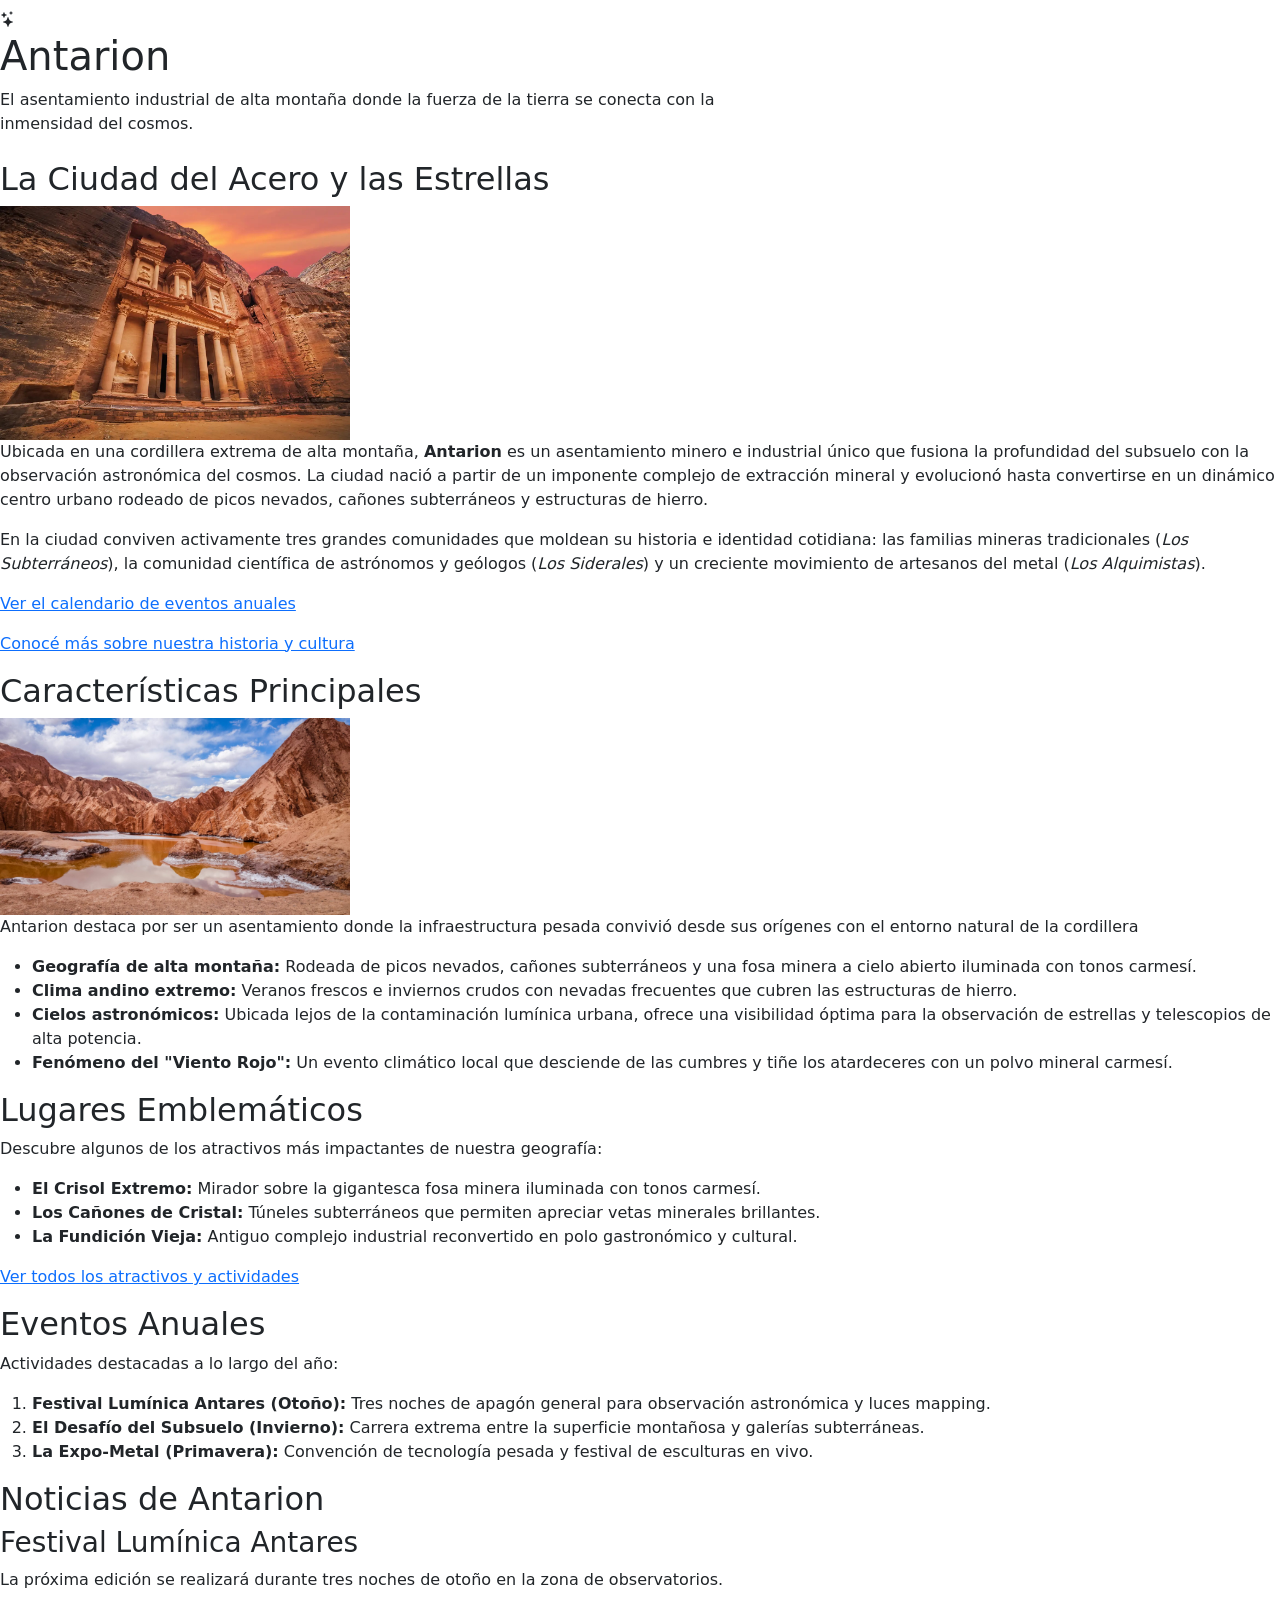
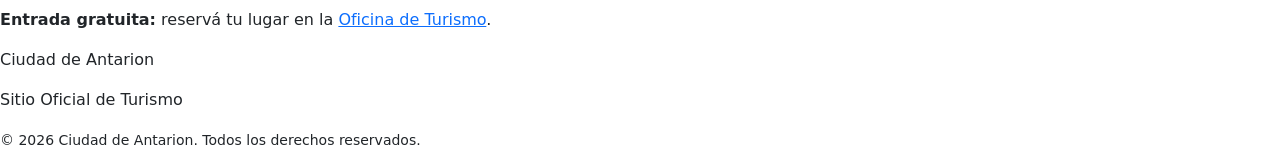
==== index.html @ 7a1305a5 "Feat: Agregado de Menu Hamburguesa, ajuste de imagenes en ciudad, y agregado de lista desplegable en" ====
<!DOCTYPE html>
<html lang="es">
<head>
    <meta charset="UTF-8">
    <meta name="viewport" content="width=device-width, initial-scale=1.0">
    <title>Antarion</title>

    <!-----------------------------Tipografia - Montserrat -------------------------------------->
    <link rel="preconnect" href="https://fonts.googleapis.com">
    <link rel="preconnect" href="https://fonts.gstatic.com" crossorigin>
    <link href="https://fonts.googleapis.com/css2?family=Montserrat:ital,wght@0,100..900;1,100..900&display=swap" rel="stylesheet">
    
    <link href="https://cdn.jsdelivr.net/npm/bootstrap@5.3.3/dist/css/bootstrap.min.css" rel="stylesheet" integrity="sha384-QWTKZyjpPEjISv5WaRU9OFeRpok6YctnYmDr5pNlyT2bRjXh0JMhjY6hW+ALEwIH" crossorigin="anonymous">
    <link href="https://cdn.jsdelivr.net/npm/bootstrap-icons@1.11.3/font/bootstrap-icons.min.css" rel="stylesheet">

    <!-----------------------------------------------Hoja de estilo ------------------------------------>
    <link rel="stylesheet" href="CSS/style.css">
</head>
<body>
    <header>    
        <nav class="navbar navbar-expand-xl navbar-dark menu">
            <div class="logo">
                <i class="bi bi-stars logo-emblem" aria-hidden="true"></i>
                <h1>Antarion</h1>
                <p>El asentamiento industrial de alta montaña donde la fuerza de la tierra se conecta con la inmensidad del cosmos.</p>
            </div>
            <button class="navbar-toggler" type="button" data-bs-toggle="collapse" data-bs-target="#navegacionPrincipal" aria-controls="navegacionPrincipal" aria-expanded="false" aria-label="Abrir o cerrar el menú">
                <span class="navbar-toggler-icon"></span>
            </button>
            <div class="collapse navbar-collapse" id="navegacionPrincipal">
                <ul class="navbar-nav navegacion ms-xl-auto">
                    <li class="nav-item"><a class="nav-link" href="index.html">Inicio</a></li>
                    <li class="nav-item"><a class="nav-link" href="ciudad.html">Conocé nuestra ciudad</a></li>
                    <li class="nav-item"><a class="nav-link" href="lugares.html">Qué Visitar</a></li>
                    <li class="nav-item"><a class="nav-link" href="contacto.html">Atención al Visitante</a></li>
                </ul>
            </div>
        </nav>
    </header>
    <main class="pagina-inicio">

        <section id="presentacion">
            <h2>La Ciudad del Acero y las Estrellas</h2>
            <img src="IMG/ciudad.jpg" alt="Entrada a la ciudad Antarion" width="350">
            <p>Ubicada en una cordillera extrema de alta montaña, <strong>Antarion</strong> es un asentamiento minero e industrial único que fusiona la profundidad del subsuelo con la observación astronómica del cosmos. La ciudad nació a partir de un imponente complejo de extracción mineral y evolucionó hasta convertirse en un dinámico centro urbano rodeado de picos nevados, cañones subterráneos y estructuras de hierro.</p>
            <p>En la ciudad conviven activamente tres grandes comunidades que moldean su historia e identidad cotidiana: las familias mineras tradicionales (<em>Los Subterráneos</em>), la comunidad científica de astrónomos y geólogos (<em>Los Siderales</em>) y un creciente movimiento de artesanos del metal (<em>Los Alquimistas</em>).</p>
            <p><a href="#eventos">Ver el calendario de eventos anuales</a></p>
            <p><a href="ciudad.html">Conocé más sobre nuestra historia y cultura</a></p>
        </section>

        <section id="caracteristicas">
            <h2>Características Principales</h2>
            <img src="IMG/ciudad-cordillera.jpg" alt="Cordillera principal de la ciudad" width="350">
            <p>Antarion destaca por ser un asentamiento donde la infraestructura pesada convivió desde sus orígenes con el entorno natural de la cordillera</p>
            <ul>
                <li><strong>Geografía de alta montaña:</strong> Rodeada de picos nevados, cañones subterráneos y una fosa minera a cielo abierto iluminada con tonos carmesí.</li>
                <li><strong>Clima andino extremo:</strong> Veranos frescos e inviernos crudos con nevadas frecuentes que cubren las estructuras de hierro.</li>
                <li><strong>Cielos astronómicos:</strong> Ubicada lejos de la contaminación lumínica urbana, ofrece una visibilidad óptima para la observación de estrellas y telescopios de alta potencia.</li>
                <li><strong>Fenómeno del "Viento Rojo":</strong> Un evento climático local que desciende de las cumbres y tiñe los atardeceres con un polvo mineral carmesí.</li>
            </ul>
        </section>

        <section id="lugaresDestacados">
            <h2>Lugares Emblemáticos</h2>
            <p>Descubre algunos de los atractivos más impactantes de nuestra geografía:</p>
            <ul>
                <li><strong>El Crisol Extremo:</strong> Mirador sobre la gigantesca fosa minera iluminada con tonos carmesí.</li>
                <li><strong>Los Cañones de Cristal:</strong> Túneles subterráneos que permiten apreciar vetas minerales brillantes.</li>
                <li><strong>La Fundición Vieja:</strong> Antiguo complejo industrial reconvertido en polo gastronómico y cultural.</li>
            </ul>
            <p><a href="lugares.html">Ver todos los atractivos y actividades</a></p>
        </section>
        
        <section id="eventos">
            <h2>Eventos Anuales</h2>
            <p>Actividades destacadas a lo largo del año:</p>
            <ol>
                <li><strong>Festival Lumínica Antares (Otoño):</strong> Tres noches de apagón general para observación astronómica y luces mapping.</li>
                <li><strong>El Desafío del Subsuelo (Invierno):</strong> Carrera extrema entre la superficie montañosa y galerías subterráneas.</li>
                <li><strong>La Expo-Metal (Primavera):</strong> Convención de tecnología pesada y festival de esculturas en vivo.</li>
            </ol>
        </section>
        <aside id="novedades">
            <h2>Noticias de Antarion</h2>
            <article>
                <h3>Festival Lumínica Antares</h3>
                <p>La próxima edición se realizará durante tres noches de otoño en la zona de observatorios.</p>
                <p><strong>Entrada gratuita:</strong> reservá tu lugar en la <a href="contacto.html">Oficina de Turismo</a>.</p>
            </article>
        </aside>
    </main>

<footer class="sitio-footer">
    <div class="footer-content">
        <p class="footer-ciudad">Ciudad de Antarion</p>
        <p class="footer-oficial">Sitio Oficial de Turismo</p>
    </div>
    <div class="footer-boton">
        <p><small>&copy; 2026 Ciudad de Antarion. Todos los derechos reservados.</small></p>
    </div>
</footer>
    <script src="https://cdn.jsdelivr.net/npm/bootstrap@5.3.3/dist/js/bootstrap.bundle.min.js" integrity="sha384-YvpcrYf0tY3lHB60NNkmXc5s9fDVZLESaAA55NDzOxhy9GkcIdslK1eN7N6jIeHz" crossorigin="anonymous"></script>
</body>
</html>
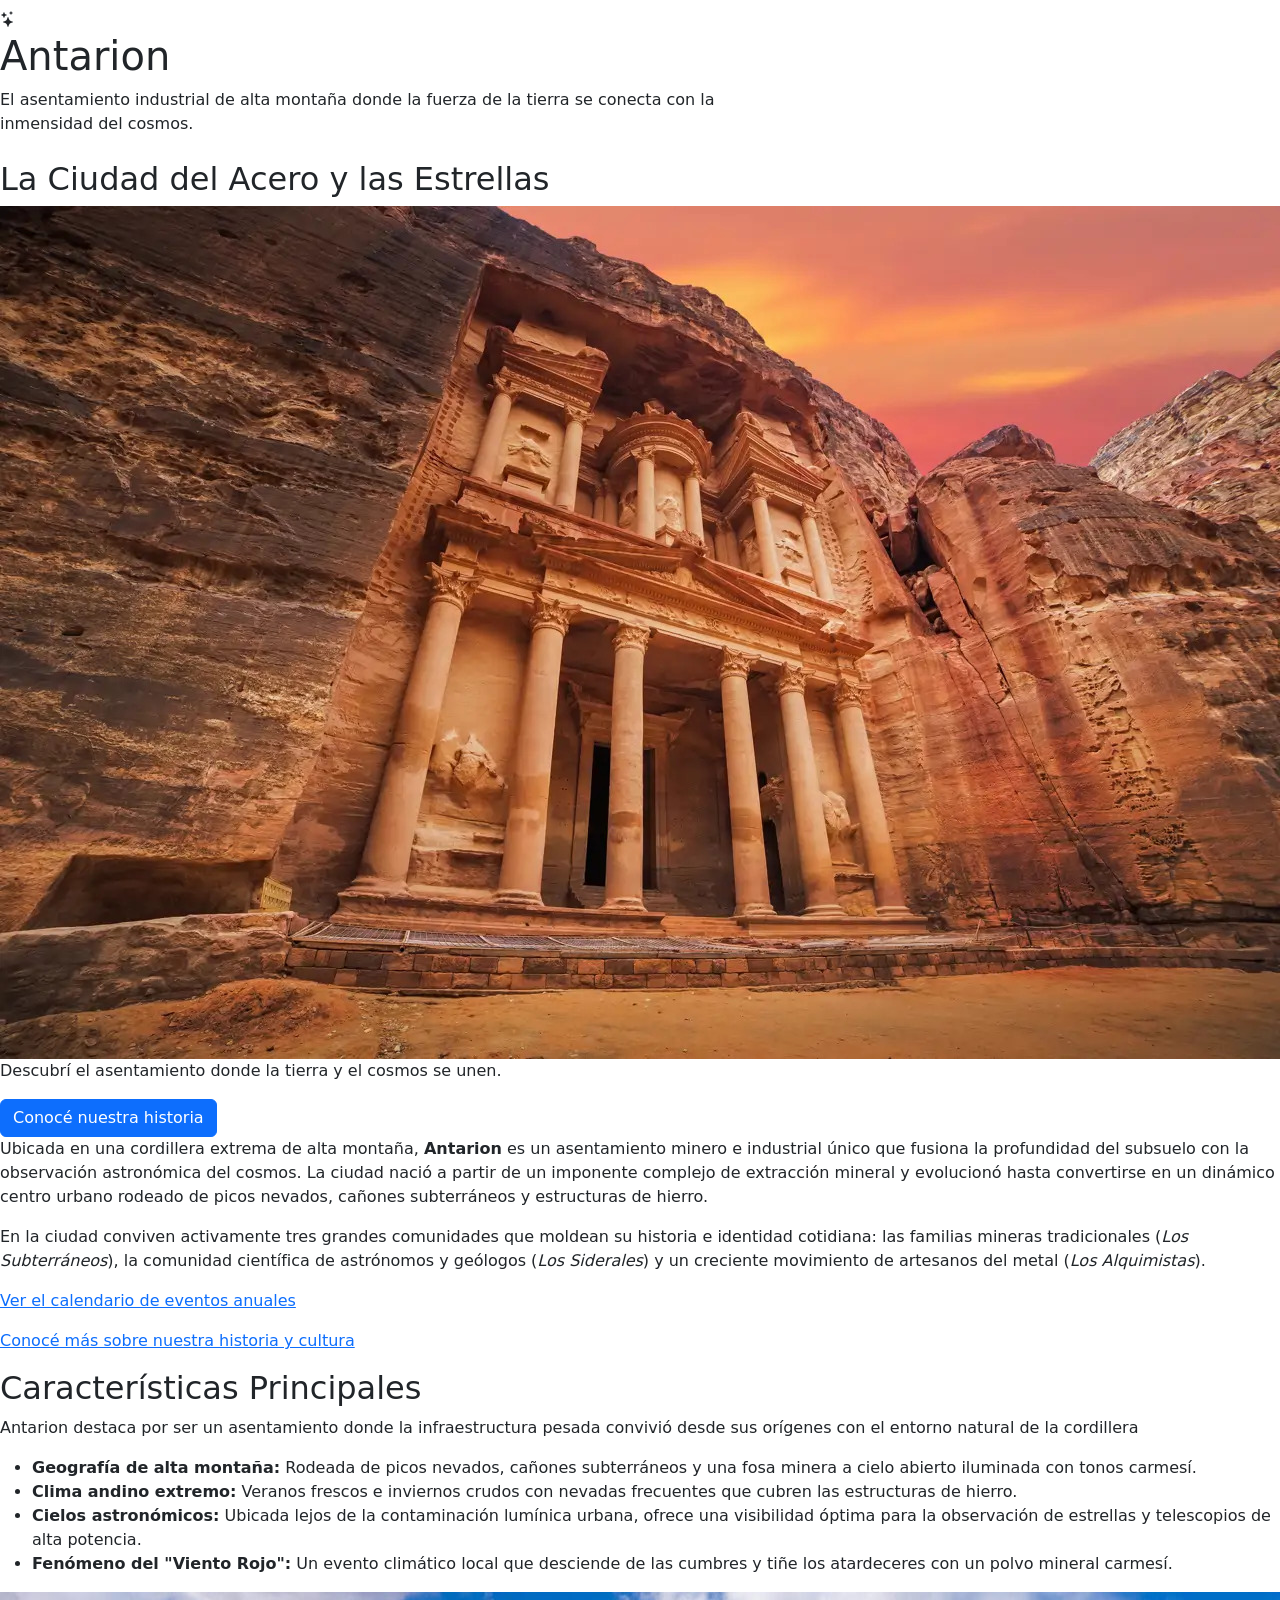
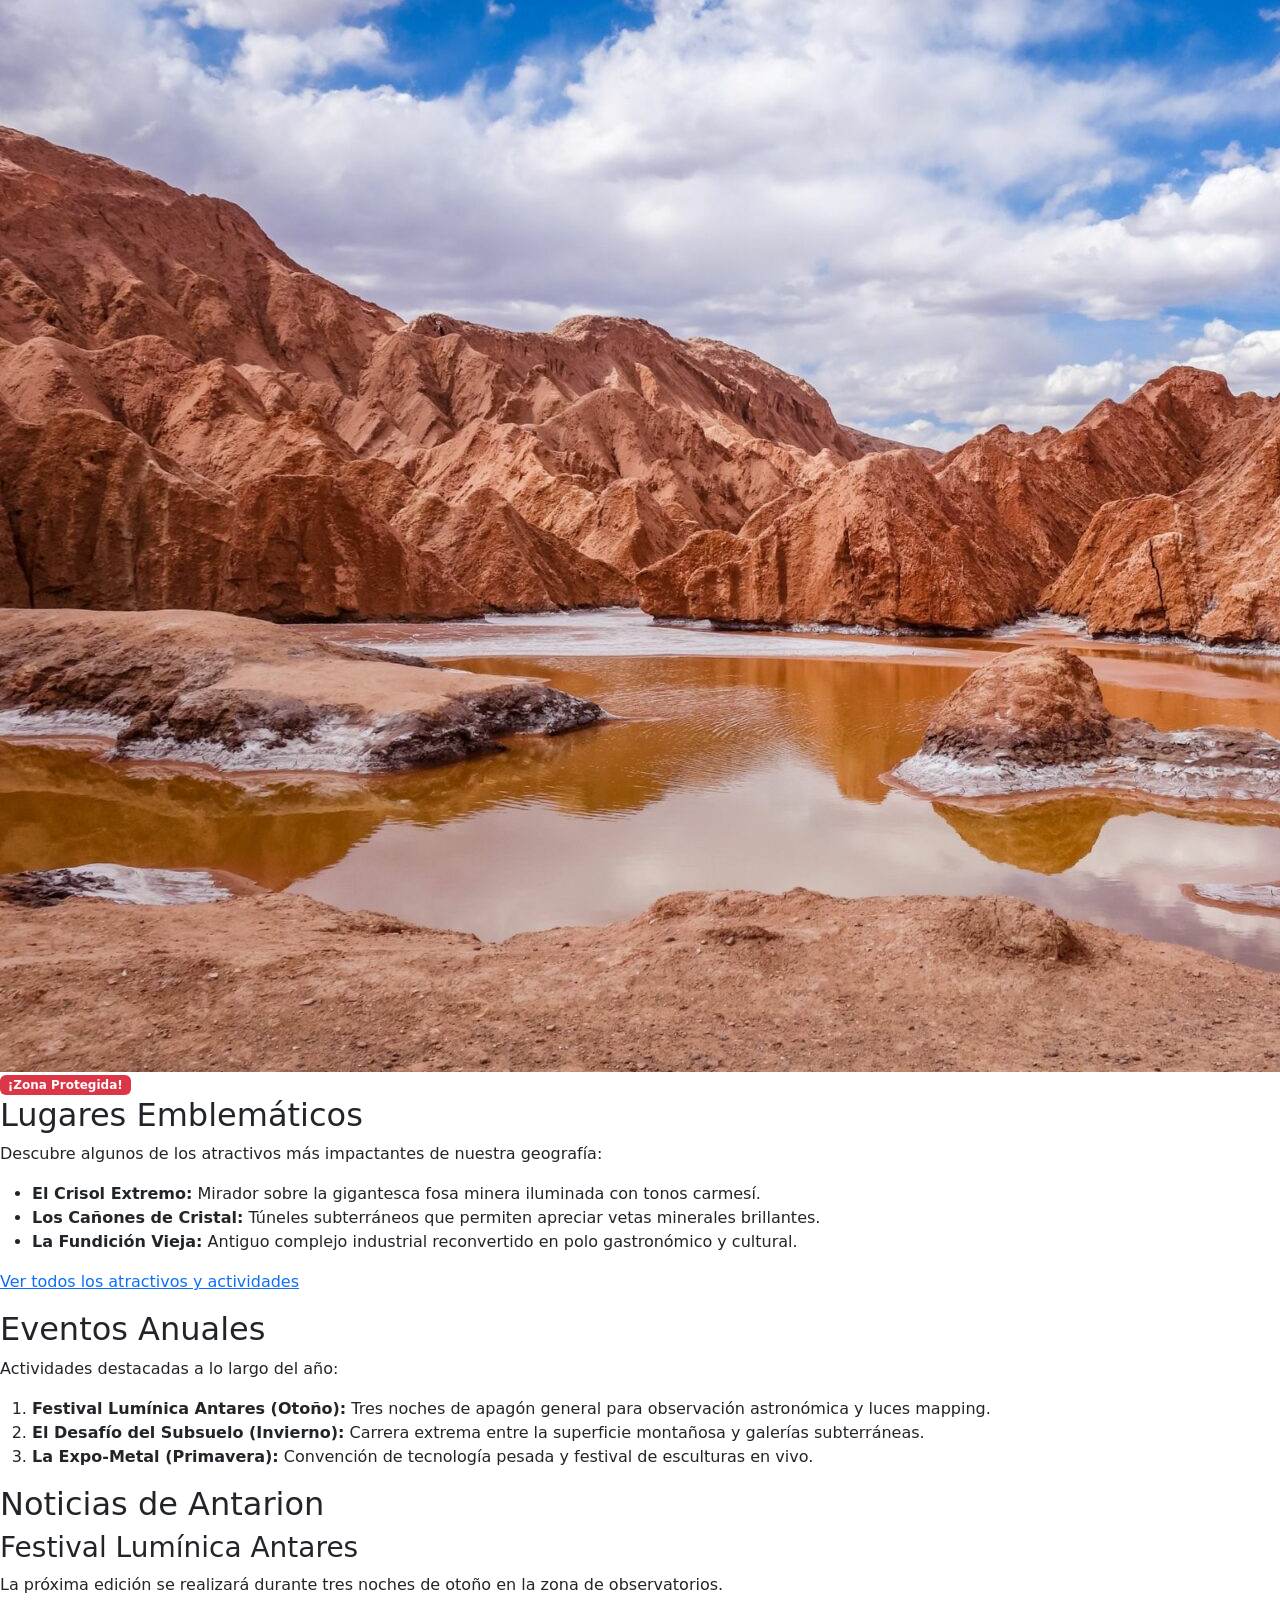
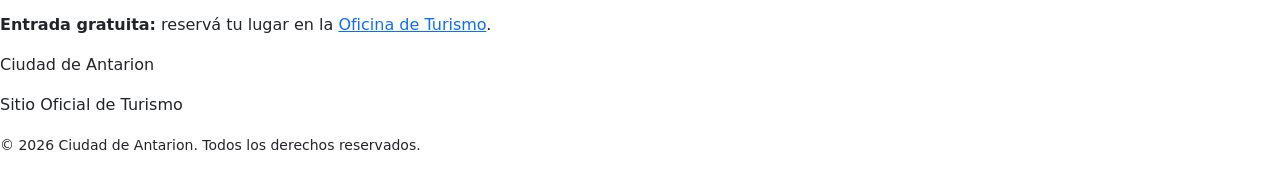
==== commit 8aedf398: "feat: Agregado de  hero banner, badge flotante y header sticky con bootstrap" ====
--- a/index.html
+++ b/index.html
@@ -5,19 +5,22 @@
     <meta name="viewport" content="width=device-width, initial-scale=1.0">
     <title>Antarion</title>
 
-    <!-----------------------------Tipografia - Montserrat -------------------------------------->
+    <!----------------------------- Tipografia - Montserrat ------------------------------------->
     <link rel="preconnect" href="https://fonts.googleapis.com">
     <link rel="preconnect" href="https://fonts.gstatic.com" crossorigin>
     <link href="https://fonts.googleapis.com/css2?family=Montserrat:ital,wght@0,100..900;1,100..900&display=swap" rel="stylesheet">
-    
+
     <link href="https://cdn.jsdelivr.net/npm/bootstrap@5.3.3/dist/css/bootstrap.min.css" rel="stylesheet" integrity="sha384-QWTKZyjpPEjISv5WaRU9OFeRpok6YctnYmDr5pNlyT2bRjXh0JMhjY6hW+ALEwIH" crossorigin="anonymous">
     <link href="https://cdn.jsdelivr.net/npm/bootstrap-icons@1.11.3/font/bootstrap-icons.min.css" rel="stylesheet">
+    
+    <!--------------------------------------- Bootstrap ----------------------------------------->
+    <link href="https://cdn.jsdelivr.net/npm/bootstrap@5.3.3/dist/css/bootstrap.min.css" rel="stylesheet">
 
-    <!-----------------------------------------------Hoja de estilo ------------------------------------>
+    <!--------------------------------------- Hoja de estilo ------------------------------------->
     <link rel="stylesheet" href="CSS/style.css">
 </head>
 <body>
-    <header>    
+    <header class="header-fijo">    
         <nav class="navbar navbar-expand-xl navbar-dark menu">
             <div class="logo">
                 <i class="bi bi-stars logo-emblem" aria-hidden="true"></i>
@@ -38,10 +41,17 @@
         </nav>
     </header>
     <main class="pagina-inicio">
-
         <section id="presentacion">
             <h2>La Ciudad del Acero y las Estrellas</h2>
-            <img src="IMG/ciudad.jpg" alt="Entrada a la ciudad Antarion" width="350">
+            <!-- Reutilizamos tu imagen original de la Etapa 2 convirtiéndola en el Hero requerido -->
+        <div class="contenedor-hero-presentacion">
+            <img src="IMG/ciudad.jpg" alt="Entrada a la ciudad Antarion">
+            <div class="texto-hero-superpuesto">
+                <p>Descubrí el asentamiento donde la tierra y el cosmos se unen.</p>
+                <a href="ciudad.html" class="btn btn-primary boton-antarion">Conocé nuestra historia</a>
+            </div>
+        </div>
+            <!--<img src="IMG/ciudad.jpg" alt="Entrada a la ciudad Antarion">-->
             <p>Ubicada en una cordillera extrema de alta montaña, <strong>Antarion</strong> es un asentamiento minero e industrial único que fusiona la profundidad del subsuelo con la observación astronómica del cosmos. La ciudad nació a partir de un imponente complejo de extracción mineral y evolucionó hasta convertirse en un dinámico centro urbano rodeado de picos nevados, cañones subterráneos y estructuras de hierro.</p>
             <p>En la ciudad conviven activamente tres grandes comunidades que moldean su historia e identidad cotidiana: las familias mineras tradicionales (<em>Los Subterráneos</em>), la comunidad científica de astrónomos y geólogos (<em>Los Siderales</em>) y un creciente movimiento de artesanos del metal (<em>Los Alquimistas</em>).</p>
             <p><a href="#eventos">Ver el calendario de eventos anuales</a></p>
@@ -50,14 +60,19 @@
 
         <section id="caracteristicas">
             <h2>Características Principales</h2>
-            <img src="IMG/ciudad-cordillera.jpg" alt="Cordillera principal de la ciudad" width="350">
+
             <p>Antarion destaca por ser un asentamiento donde la infraestructura pesada convivió desde sus orígenes con el entorno natural de la cordillera</p>
+            
             <ul>
                 <li><strong>Geografía de alta montaña:</strong> Rodeada de picos nevados, cañones subterráneos y una fosa minera a cielo abierto iluminada con tonos carmesí.</li>
                 <li><strong>Clima andino extremo:</strong> Veranos frescos e inviernos crudos con nevadas frecuentes que cubren las estructuras de hierro.</li>
                 <li><strong>Cielos astronómicos:</strong> Ubicada lejos de la contaminación lumínica urbana, ofrece una visibilidad óptima para la observación de estrellas y telescopios de alta potencia.</li>
                 <li><strong>Fenómeno del "Viento Rojo":</strong> Un evento climático local que desciende de las cumbres y tiñe los atardeceres con un polvo mineral carmesí.</li>
             </ul>
+
+            <!-- Tu imagen original SIN div envolvente + el badge flotante -->
+            <img src="IMG/ciudad-cordillera.jpg" alt="Cordillera principal de la ciudad">
+            <span class="badge bg-danger etiqueta-flotante">¡Zona Protegida!</span>
         </section>
 
         <section id="lugaresDestacados">
@@ -90,15 +105,13 @@
         </aside>
     </main>
 
-<footer class="sitio-footer">
-    <div class="footer-content">
-        <p class="footer-ciudad">Ciudad de Antarion</p>
-        <p class="footer-oficial">Sitio Oficial de Turismo</p>
-    </div>
-    <div class="footer-boton">
-        <p><small>&copy; 2026 Ciudad de Antarion. Todos los derechos reservados.</small></p>
-    </div>
-</footer>
+    <footer>
+            <p>Ciudad de Antarion</p>
+            <p>Sitio Oficial de Turismo</p>
+            <p><small>&copy; 2026 Ciudad de Antarion. Todos los derechos reservados.</small></p>
+    </footer>
+
+    <!------------------------------------- Bootstrap js ---------------------------------------->
     <script src="https://cdn.jsdelivr.net/npm/bootstrap@5.3.3/dist/js/bootstrap.bundle.min.js" integrity="sha384-YvpcrYf0tY3lHB60NNkmXc5s9fDVZLESaAA55NDzOxhy9GkcIdslK1eN7N6jIeHz" crossorigin="anonymous"></script>
 </body>
 </html>
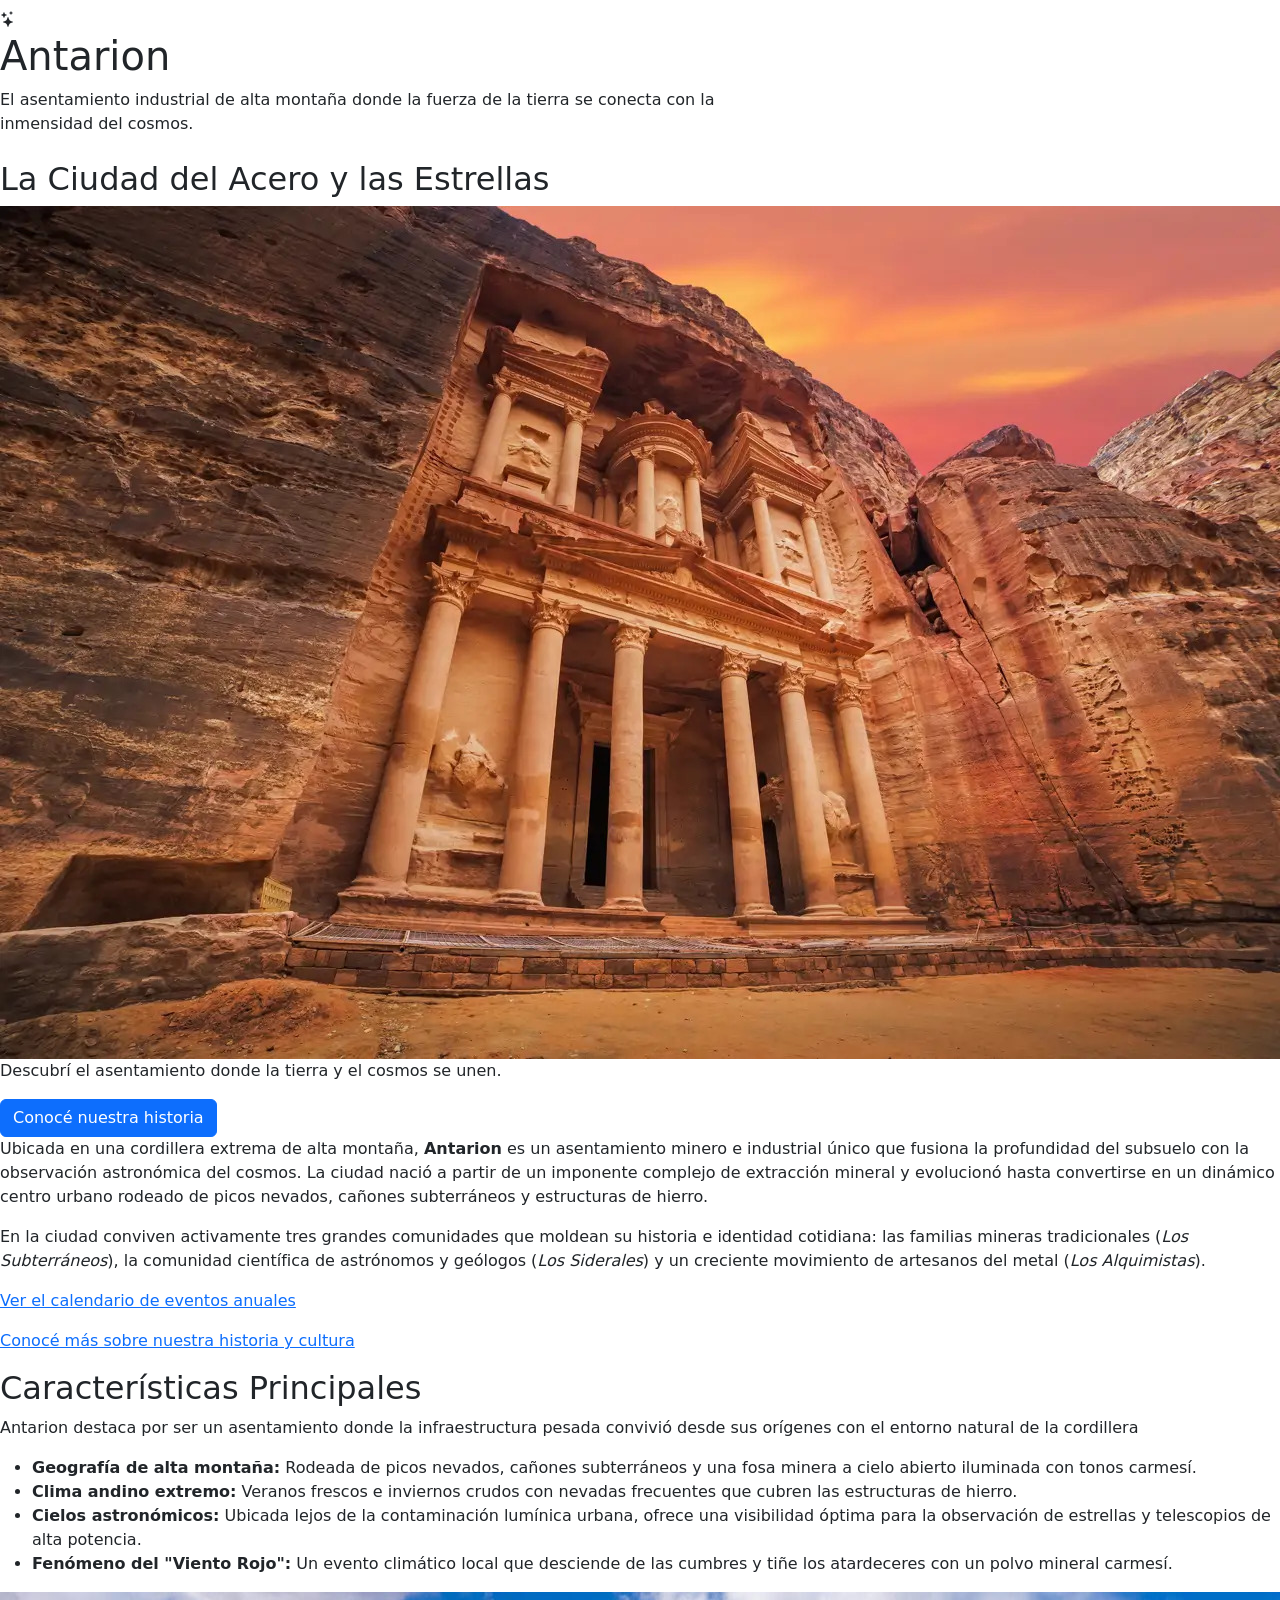
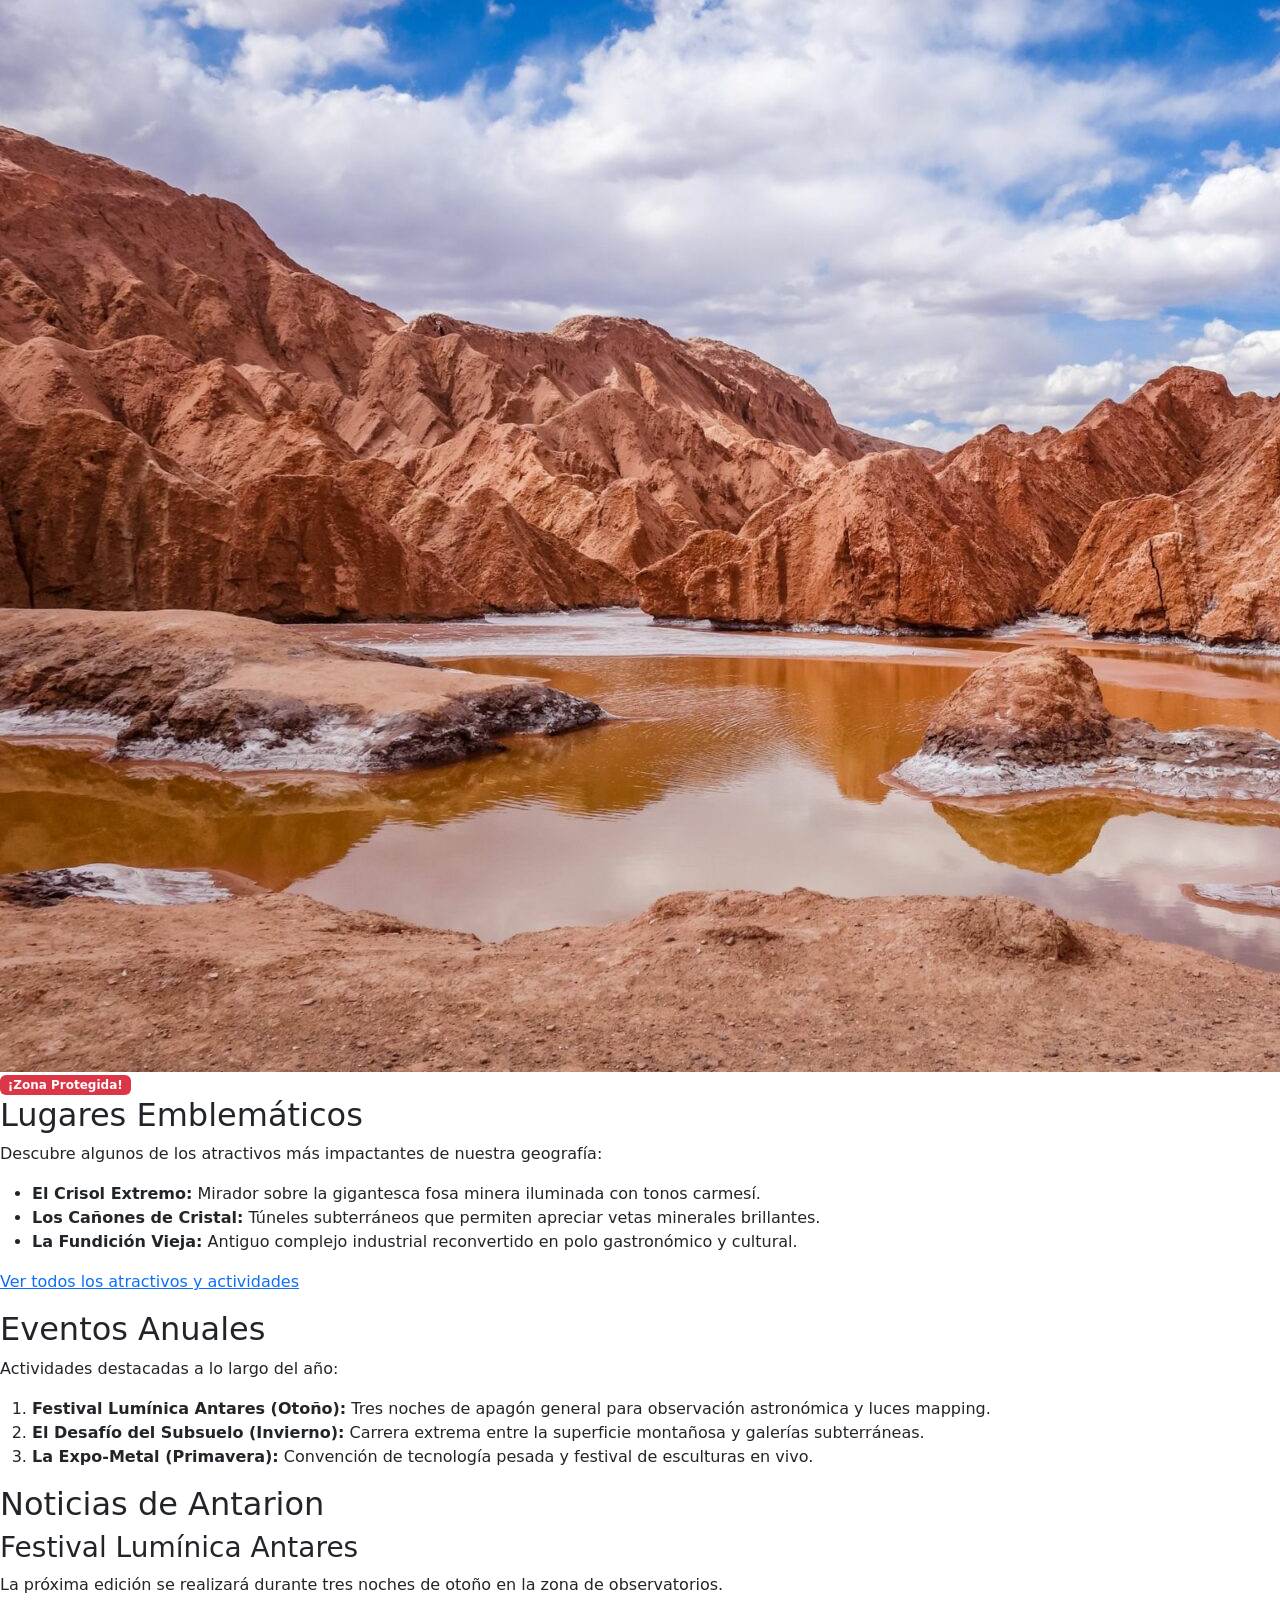
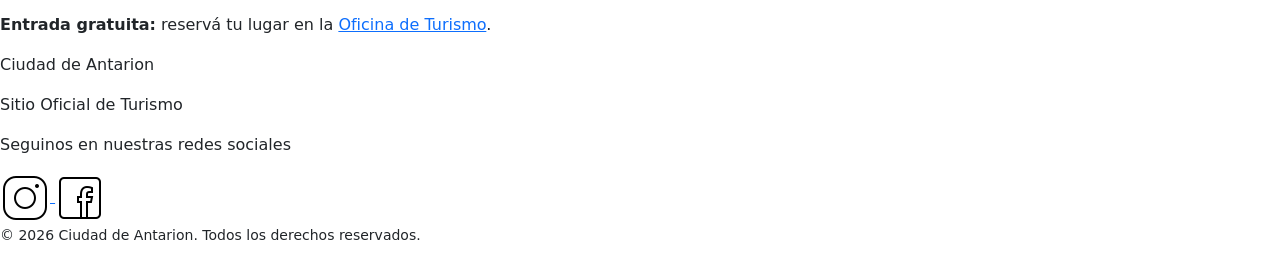
==== commit c4ac0f3c: "Style: Footer unificado, con redes sociales y ajuste de padding vertical" ====
--- a/index.html
+++ b/index.html
@@ -10,6 +10,7 @@
     <link rel="preconnect" href="https://fonts.gstatic.com" crossorigin>
     <link href="https://fonts.googleapis.com/css2?family=Montserrat:ital,wght@0,100..900;1,100..900&display=swap" rel="stylesheet">
 
+    <!----------------------------------- Logo ciudad ------------------------------------------->
     <link href="https://cdn.jsdelivr.net/npm/bootstrap@5.3.3/dist/css/bootstrap.min.css" rel="stylesheet" integrity="sha384-QWTKZyjpPEjISv5WaRU9OFeRpok6YctnYmDr5pNlyT2bRjXh0JMhjY6hW+ALEwIH" crossorigin="anonymous">
     <link href="https://cdn.jsdelivr.net/npm/bootstrap-icons@1.11.3/font/bootstrap-icons.min.css" rel="stylesheet">
     
@@ -20,6 +21,7 @@
     <link rel="stylesheet" href="CSS/style.css">
 </head>
 <body>
+
     <header class="header-fijo">    
         <nav class="navbar navbar-expand-xl navbar-dark menu">
             <div class="logo">
@@ -40,10 +42,12 @@
             </div>
         </nav>
     </header>
+
+
     <main class="pagina-inicio">
+
         <section id="presentacion">
             <h2>La Ciudad del Acero y las Estrellas</h2>
-            <!-- Reutilizamos tu imagen original de la Etapa 2 convirtiéndola en el Hero requerido -->
         <div class="contenedor-hero-presentacion">
             <img src="IMG/ciudad.jpg" alt="Entrada a la ciudad Antarion">
             <div class="texto-hero-superpuesto">
@@ -51,7 +55,6 @@
                 <a href="ciudad.html" class="btn btn-primary boton-antarion">Conocé nuestra historia</a>
             </div>
         </div>
-            <!--<img src="IMG/ciudad.jpg" alt="Entrada a la ciudad Antarion">-->
             <p>Ubicada en una cordillera extrema de alta montaña, <strong>Antarion</strong> es un asentamiento minero e industrial único que fusiona la profundidad del subsuelo con la observación astronómica del cosmos. La ciudad nació a partir de un imponente complejo de extracción mineral y evolucionó hasta convertirse en un dinámico centro urbano rodeado de picos nevados, cañones subterráneos y estructuras de hierro.</p>
             <p>En la ciudad conviven activamente tres grandes comunidades que moldean su historia e identidad cotidiana: las familias mineras tradicionales (<em>Los Subterráneos</em>), la comunidad científica de astrónomos y geólogos (<em>Los Siderales</em>) y un creciente movimiento de artesanos del metal (<em>Los Alquimistas</em>).</p>
             <p><a href="#eventos">Ver el calendario de eventos anuales</a></p>
@@ -60,17 +63,13 @@
 
         <section id="caracteristicas">
             <h2>Características Principales</h2>
-
             <p>Antarion destaca por ser un asentamiento donde la infraestructura pesada convivió desde sus orígenes con el entorno natural de la cordillera</p>
-            
             <ul>
                 <li><strong>Geografía de alta montaña:</strong> Rodeada de picos nevados, cañones subterráneos y una fosa minera a cielo abierto iluminada con tonos carmesí.</li>
                 <li><strong>Clima andino extremo:</strong> Veranos frescos e inviernos crudos con nevadas frecuentes que cubren las estructuras de hierro.</li>
                 <li><strong>Cielos astronómicos:</strong> Ubicada lejos de la contaminación lumínica urbana, ofrece una visibilidad óptima para la observación de estrellas y telescopios de alta potencia.</li>
                 <li><strong>Fenómeno del "Viento Rojo":</strong> Un evento climático local que desciende de las cumbres y tiñe los atardeceres con un polvo mineral carmesí.</li>
             </ul>
-
-            <!-- Tu imagen original SIN div envolvente + el badge flotante -->
             <img src="IMG/ciudad-cordillera.jpg" alt="Cordillera principal de la ciudad">
             <span class="badge bg-danger etiqueta-flotante">¡Zona Protegida!</span>
         </section>
@@ -95,6 +94,7 @@
                 <li><strong>La Expo-Metal (Primavera):</strong> Convención de tecnología pesada y festival de esculturas en vivo.</li>
             </ol>
         </section>
+
         <aside id="novedades">
             <h2>Noticias de Antarion</h2>
             <article>
@@ -105,9 +105,19 @@
         </aside>
     </main>
 
+
     <footer>
             <p>Ciudad de Antarion</p>
             <p>Sitio Oficial de Turismo</p>
+            <p>Seguinos en nuestras redes sociales</p>
+                 <div> <a href="https://www.instagram.com/turismo.antarion/" target="_blank"> 
+                    <img src="IMG/icons8-instagram-50.png" alt="instagram">
+                    </a>  
+                    <a href="https://www.facebook.com/profile.php?id=61595677460538" target="_blank">
+                    <img src="IMG/icons8-facebook-50.png" alt="facebook">
+                    </a>
+                </div>
+
             <p><small>&copy; 2026 Ciudad de Antarion. Todos los derechos reservados.</small></p>
     </footer>
 
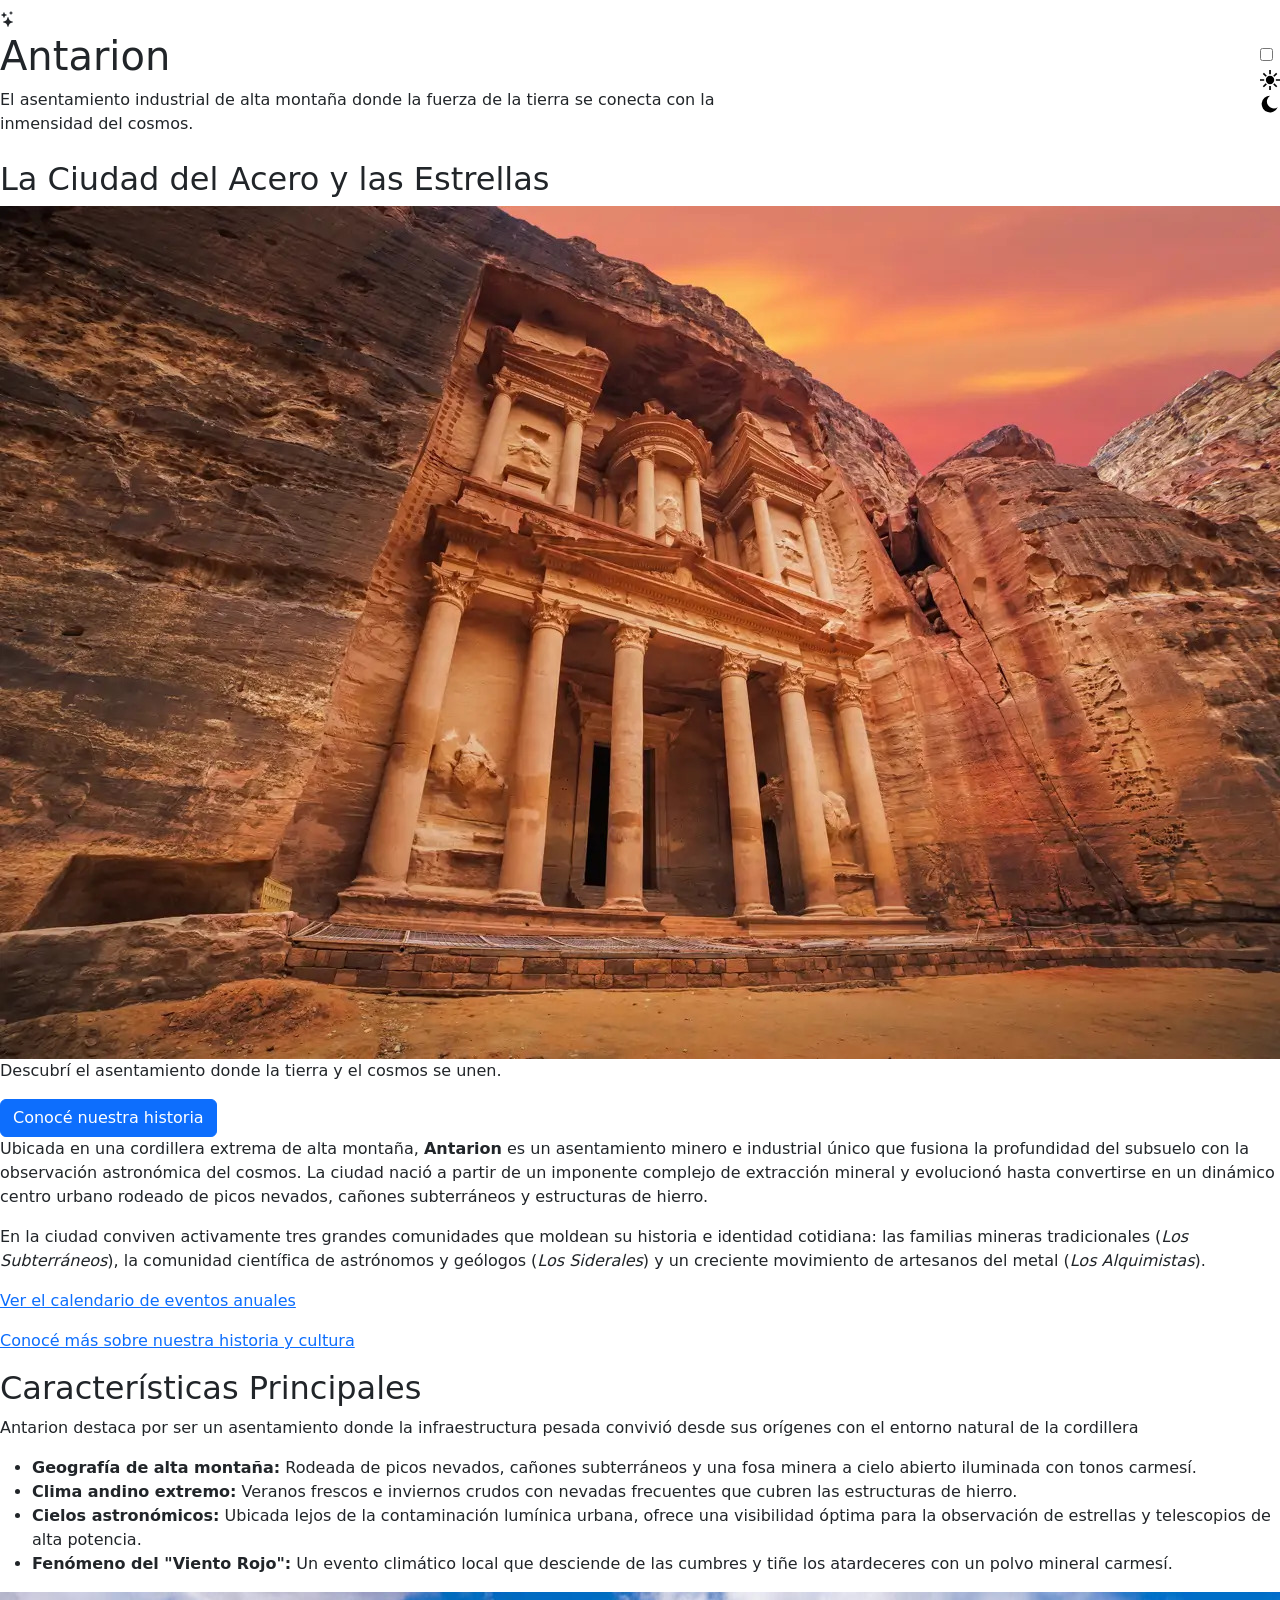
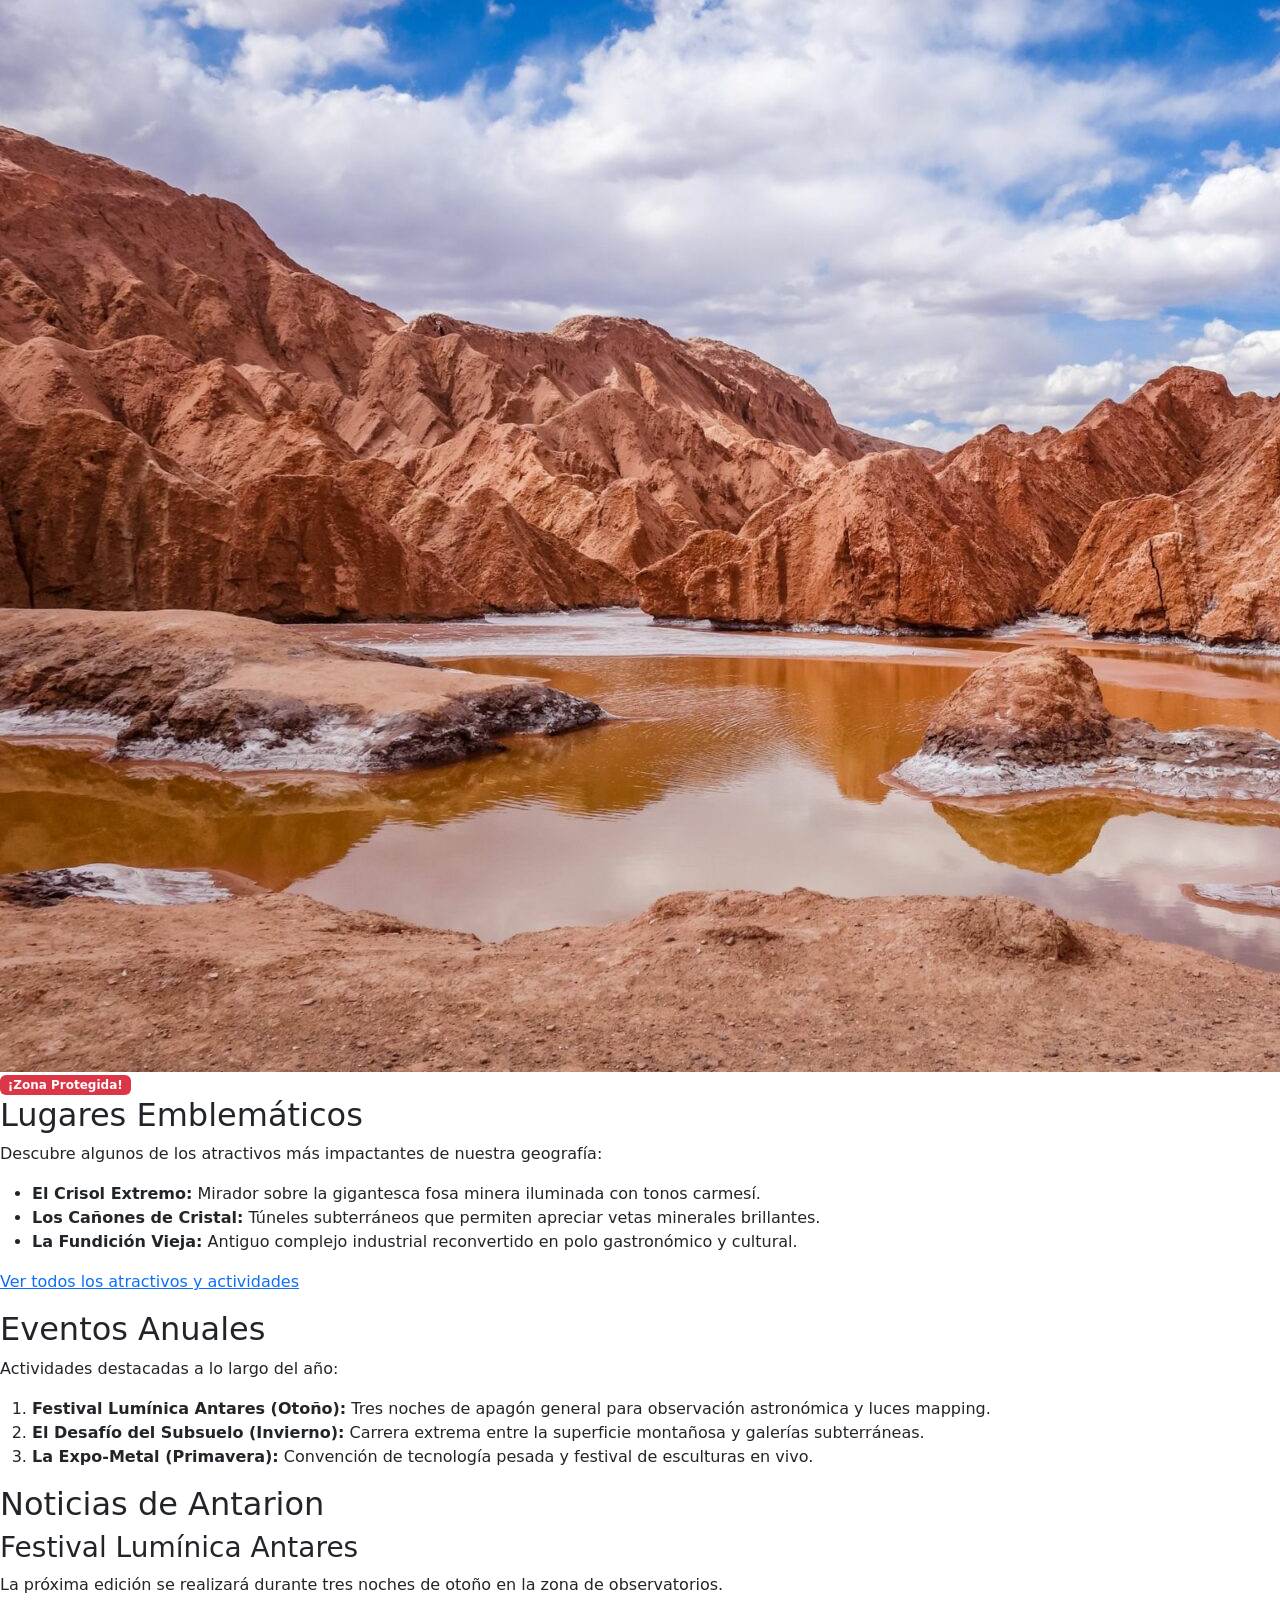
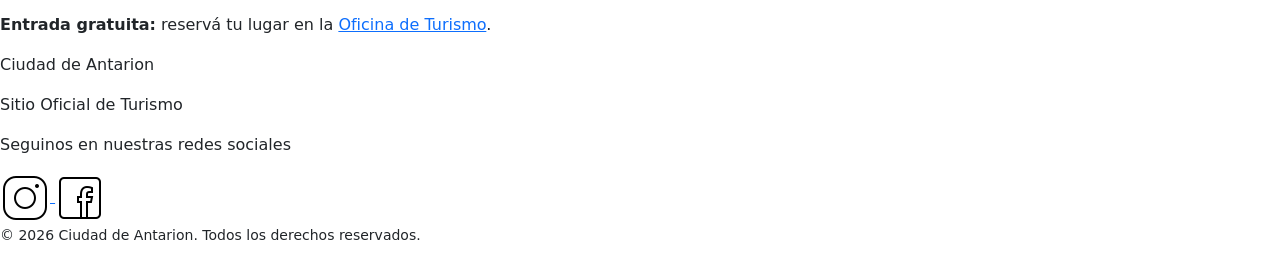
==== commit 3e00a1e6: "Feat= Agregado de Boton modo oscuro" ====
--- a/index.html
+++ b/index.html
@@ -39,6 +39,17 @@
                     <li class="nav-item"><a class="nav-link" href="lugares.html">Qué Visitar</a></li>
                     <li class="nav-item"><a class="nav-link" href="contacto.html">Atención al Visitante</a></li>
                 </ul>
+                <label class="theme-switch" title="Interruptor visual de tema">
+                    <input class="theme-switch__input" id="boton-tema" type="checkbox" role="switch" aria-label="Modo oscuro">
+                    <span class="theme-switch__track" aria-hidden="true">
+                        <svg class="theme-switch__sun" viewBox="0 0 24 24" aria-hidden="true">
+                            <path d="M12 17a5 5 0 1 0 0-10 5 5 0 0 0 0 10Zm-1-17h2v5h-2zm0 19h2v5h-2zM0 11h5v2H0zm19 0h5v2h-5zM3.3 4.7l1.4-1.4 3.5 3.5-1.4 1.4zm12.5 12.5 1.4-1.4 3.5 3.5-1.4 1.4zM3.3 19.3l3.5-3.5 1.4 1.4-3.5 3.5zm12.5-12.5 3.5-3.5 1.4 1.4-3.5 3.5z"/>
+                        </svg>
+                        <svg class="theme-switch__moon" viewBox="0 0 24 24" aria-hidden="true">
+                            <path d="M12 2a10 10 0 1 0 9.2 13.9A8 8 0 0 1 12 2Z"/>
+                        </svg>
+                    </span>
+                </label>
             </div>
         </nav>
     </header>
@@ -123,5 +134,6 @@
 
     <!------------------------------------- Bootstrap js ---------------------------------------->
     <script src="https://cdn.jsdelivr.net/npm/bootstrap@5.3.3/dist/js/bootstrap.bundle.min.js" integrity="sha384-YvpcrYf0tY3lHB60NNkmXc5s9fDVZLESaAA55NDzOxhy9GkcIdslK1eN7N6jIeHz" crossorigin="anonymous"></script>
+    <script src="scrip.js"></script>
 </body>
 </html>
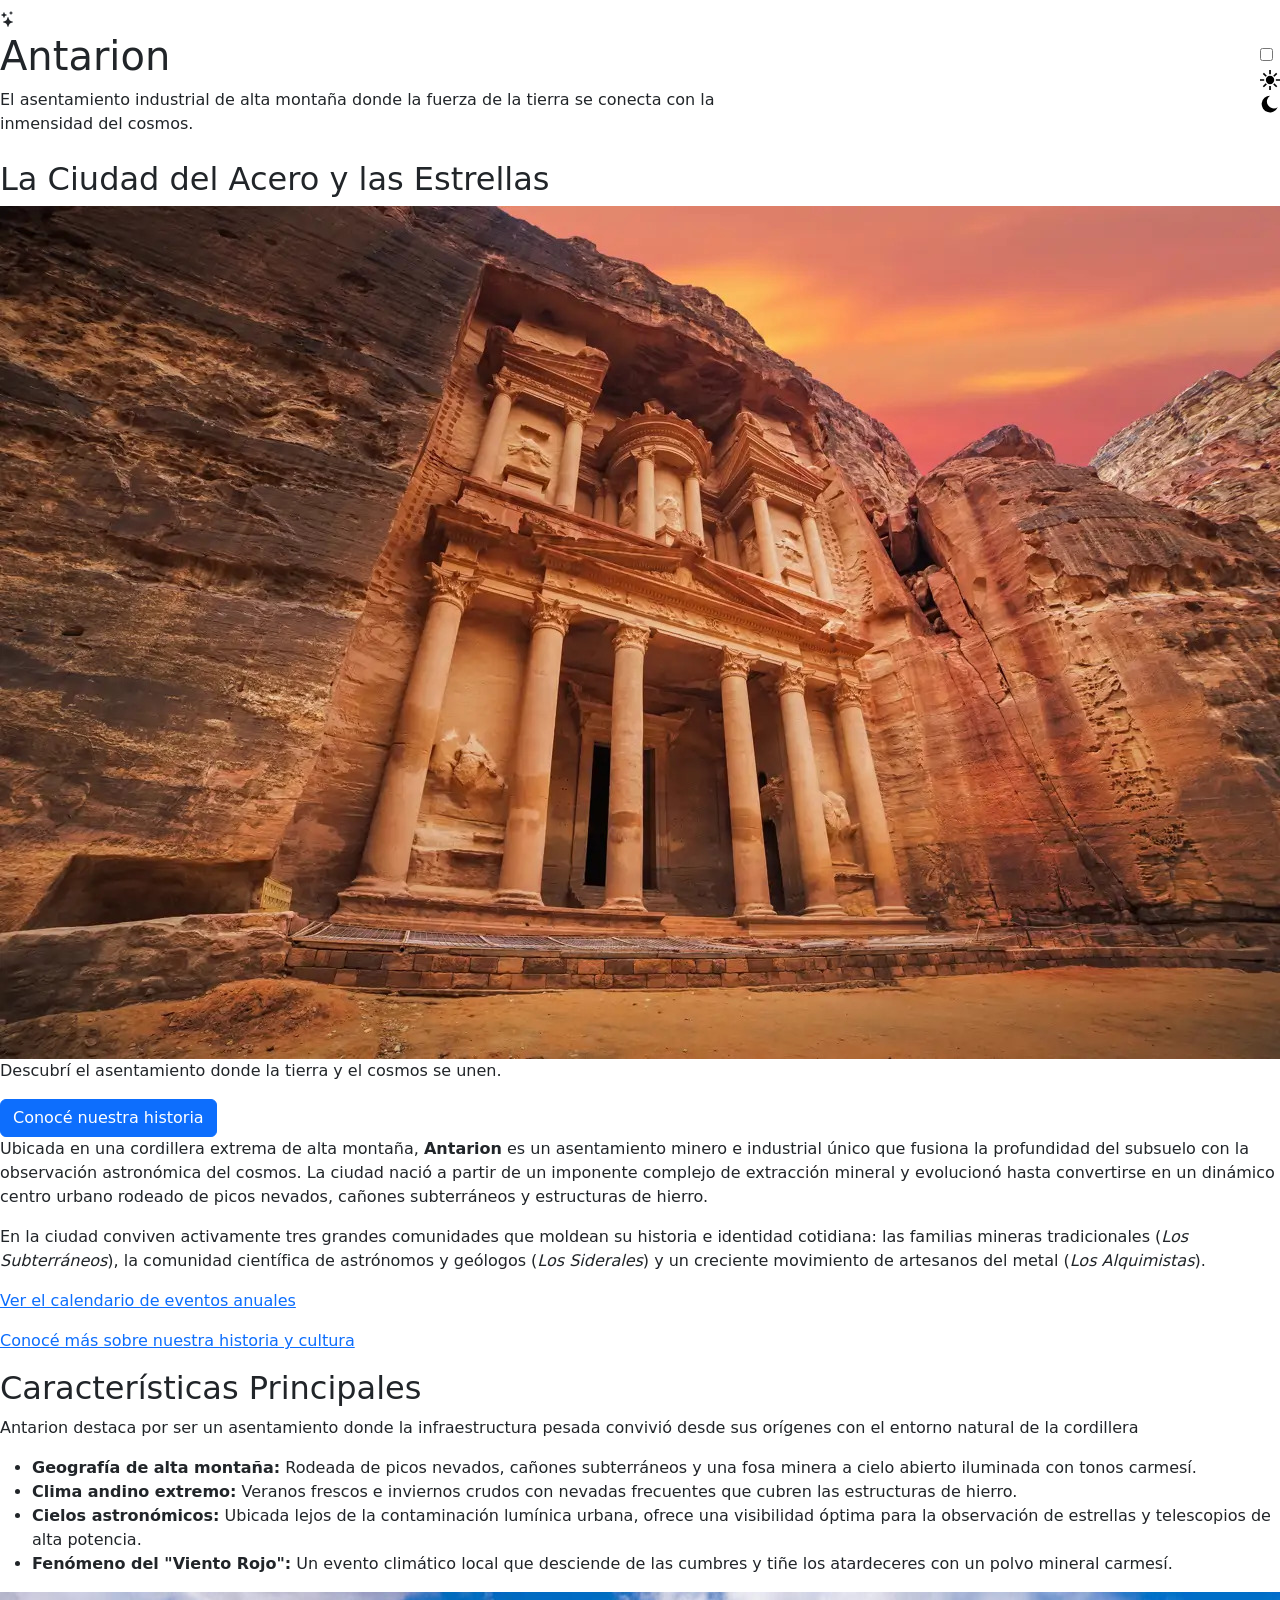
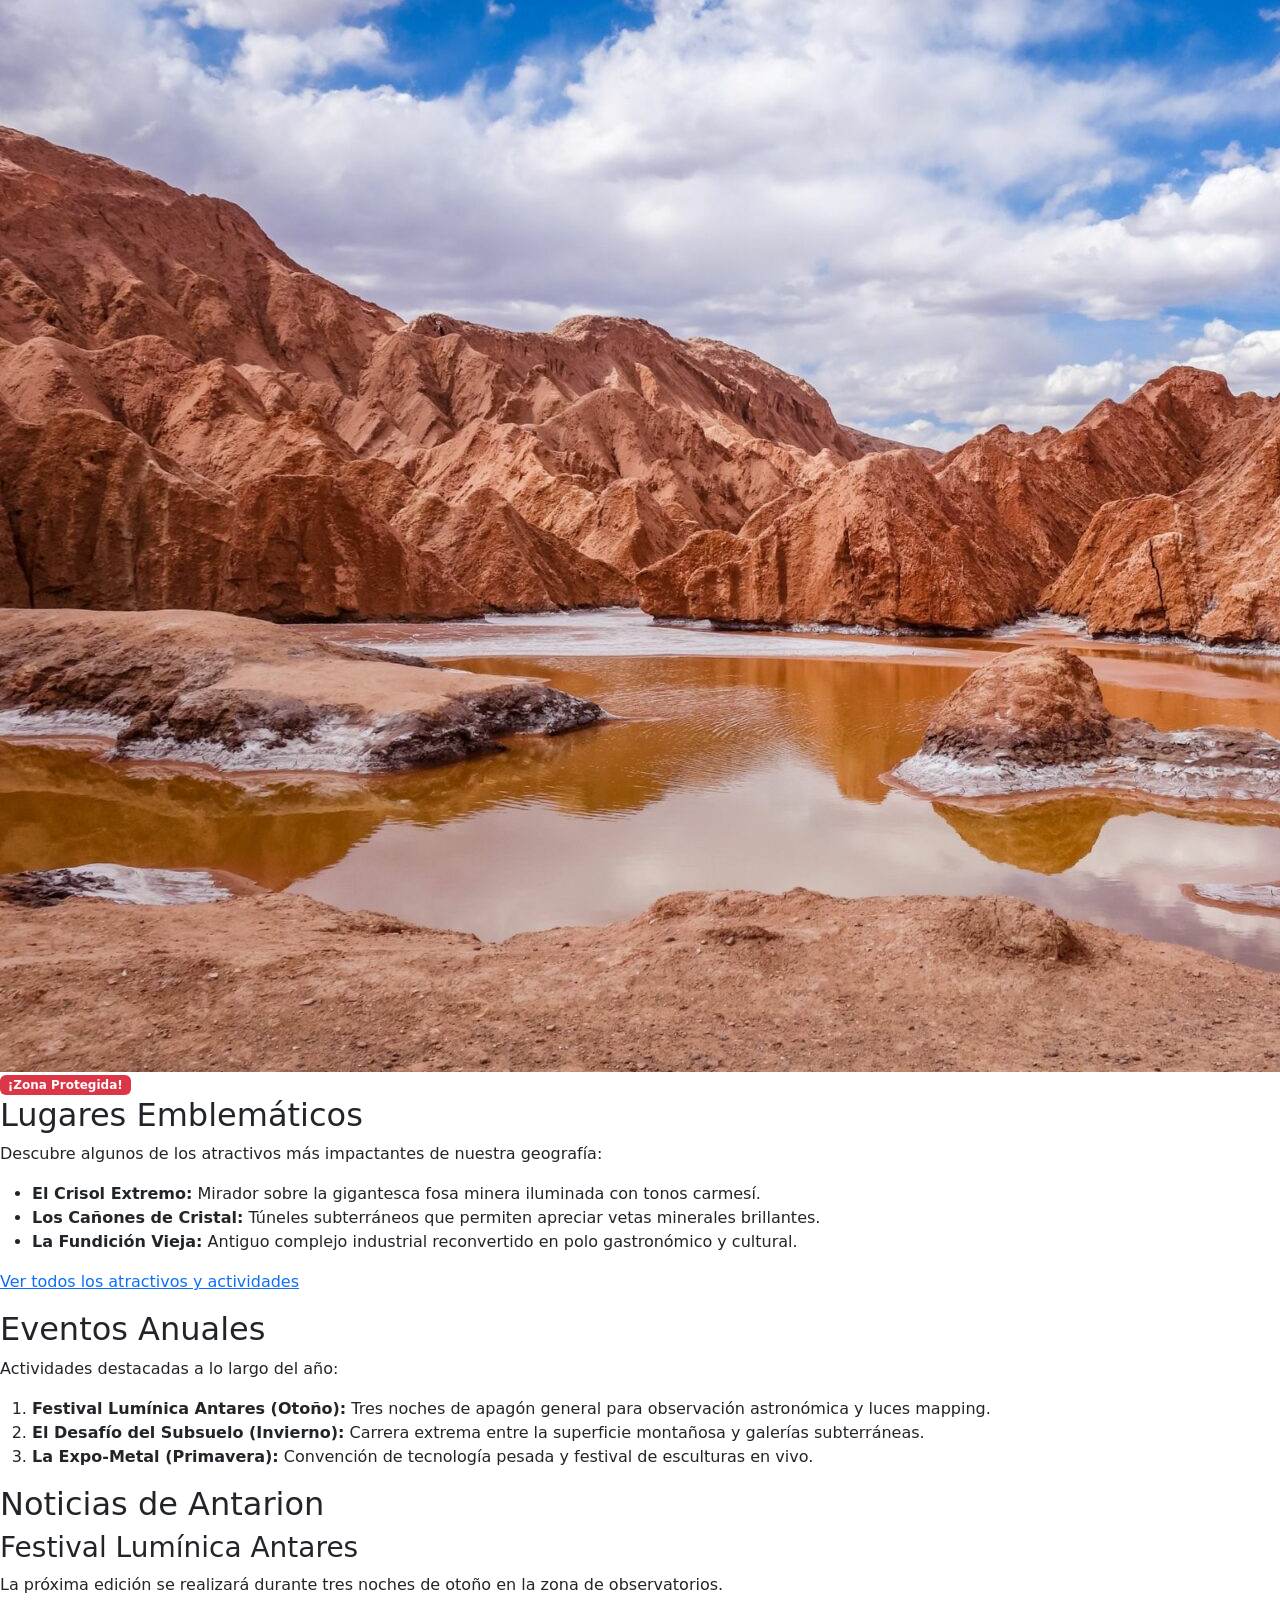
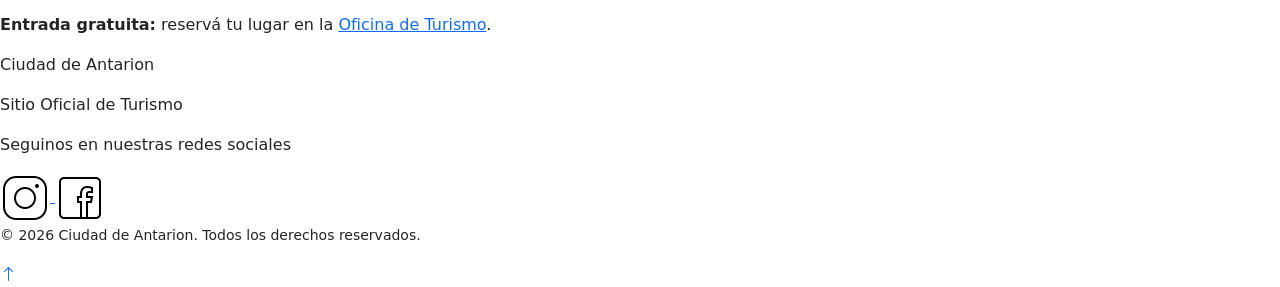
==== commit 1a9ed69e: "Feat: Cambios de color en modo oscuro y agregado de boton volver arriba" ====
--- a/index.html
+++ b/index.html
@@ -20,7 +20,7 @@
     <!--------------------------------------- Hoja de estilo ------------------------------------->
     <link rel="stylesheet" href="CSS/style.css">
 </head>
-<body>
+<body id="inicio-pagina">
 
     <header class="header-fijo">    
         <nav class="navbar navbar-expand-xl navbar-dark menu">
@@ -132,6 +132,10 @@
             <p><small>&copy; 2026 Ciudad de Antarion. Todos los derechos reservados.</small></p>
     </footer>
 
+    <a class="volver-arriba" href="#inicio-pagina" aria-label="Volver al inicio de la página">
+        <i class="bi bi-arrow-up" aria-hidden="true"></i>
+    </a>
+
     <!------------------------------------- Bootstrap js ---------------------------------------->
     <script src="https://cdn.jsdelivr.net/npm/bootstrap@5.3.3/dist/js/bootstrap.bundle.min.js" integrity="sha384-YvpcrYf0tY3lHB60NNkmXc5s9fDVZLESaAA55NDzOxhy9GkcIdslK1eN7N6jIeHz" crossorigin="anonymous"></script>
     <script src="scrip.js"></script>
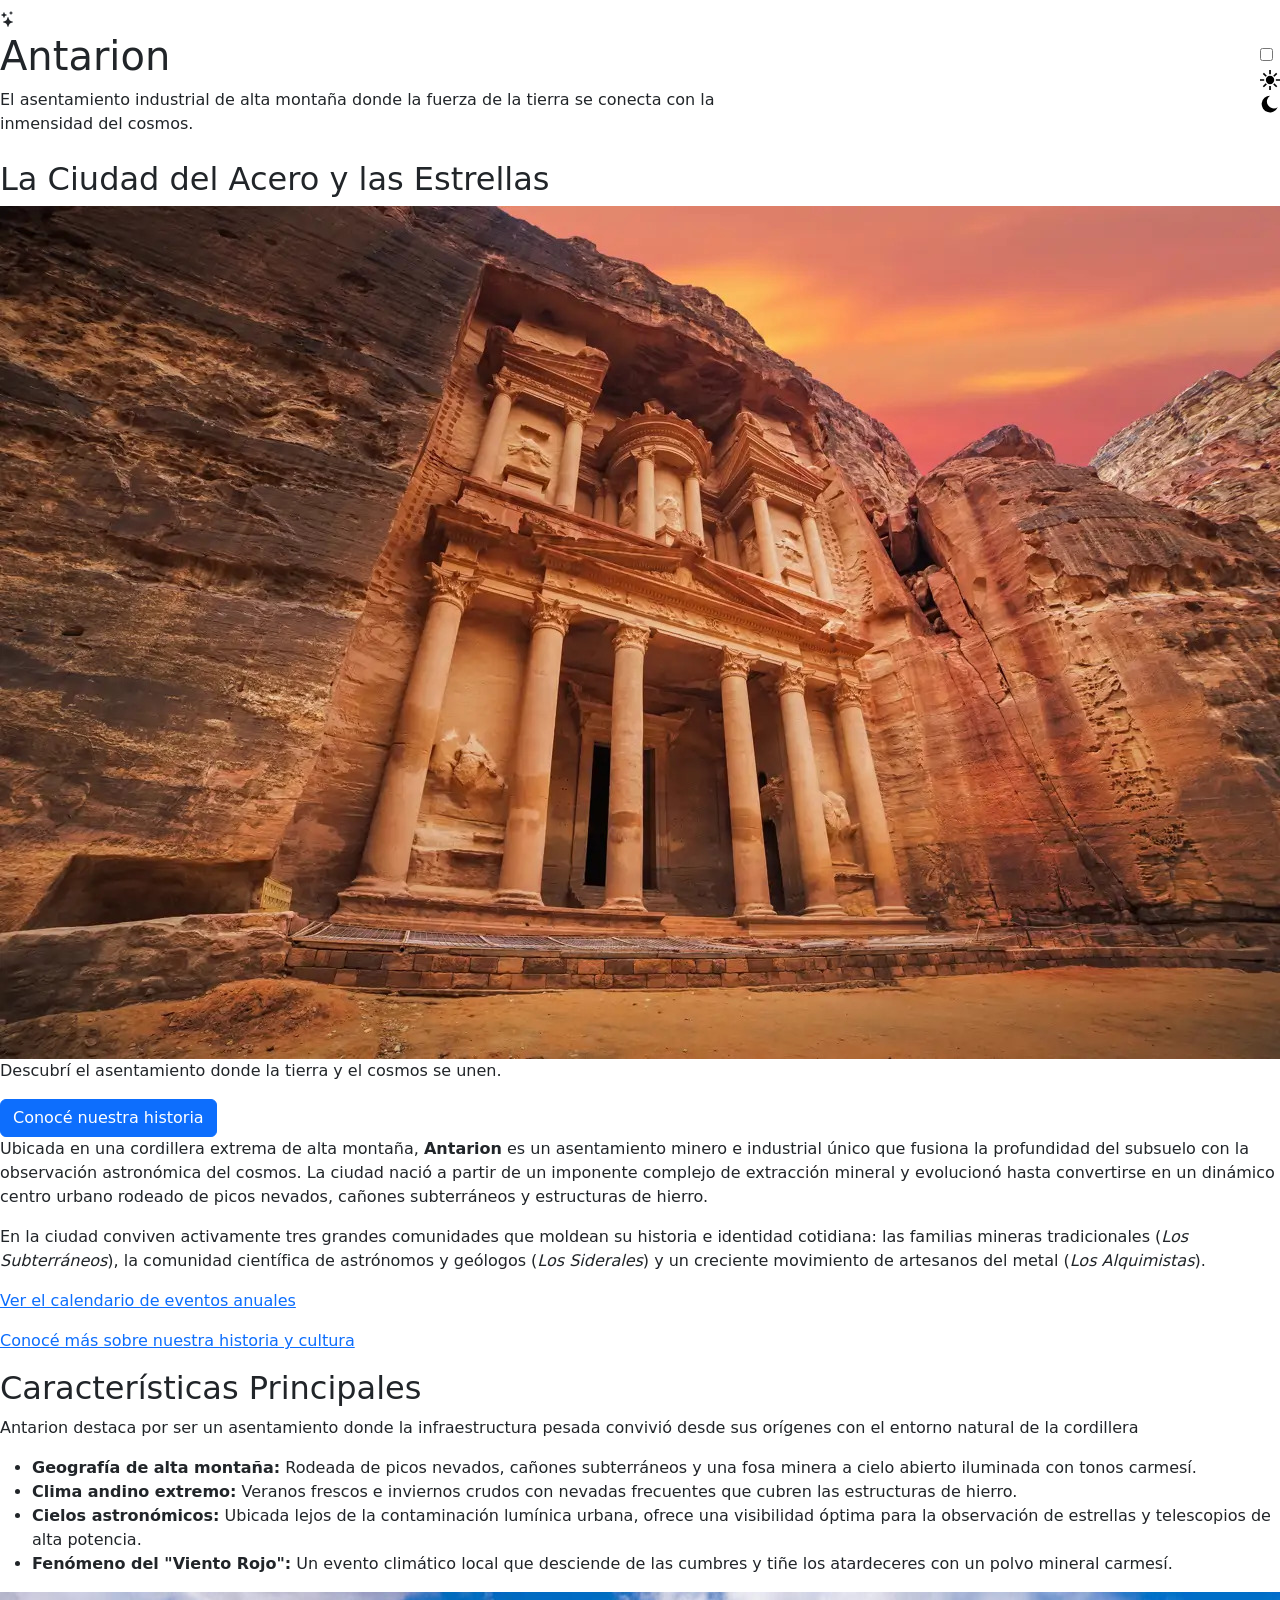
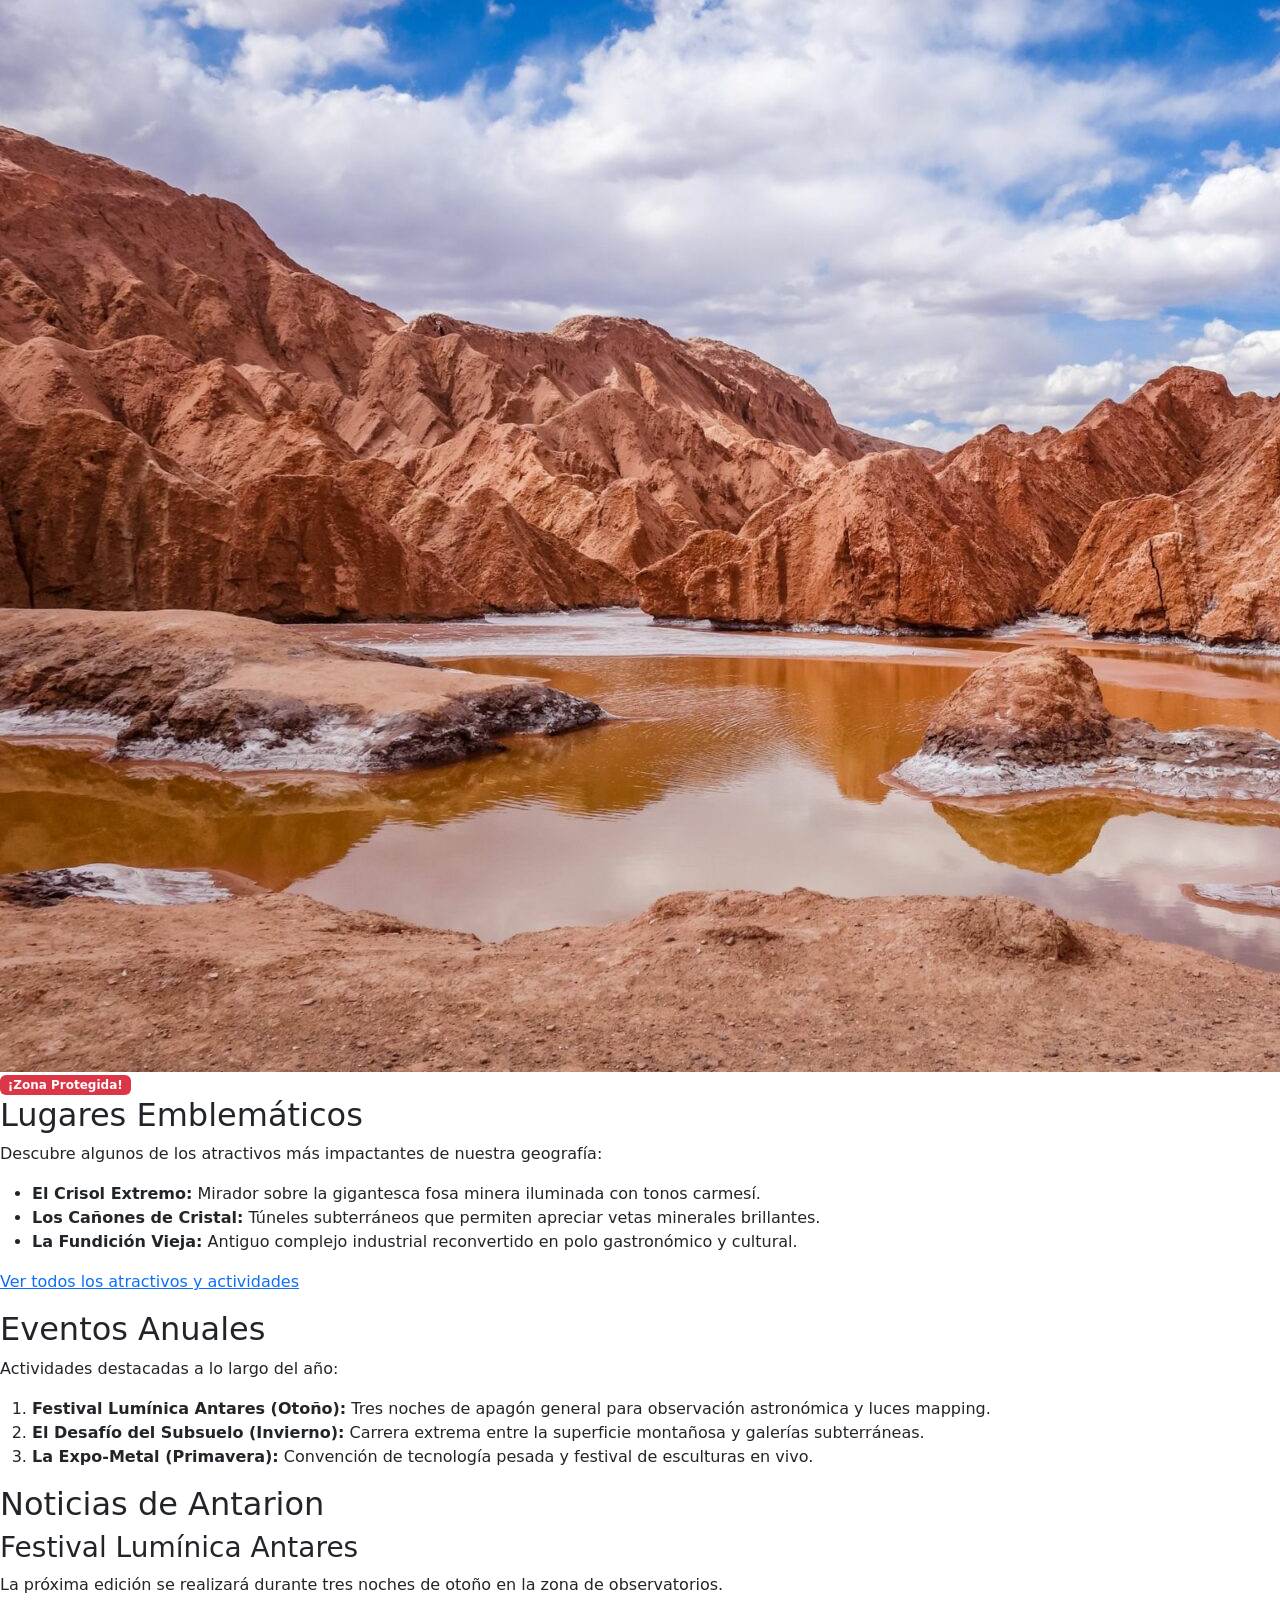
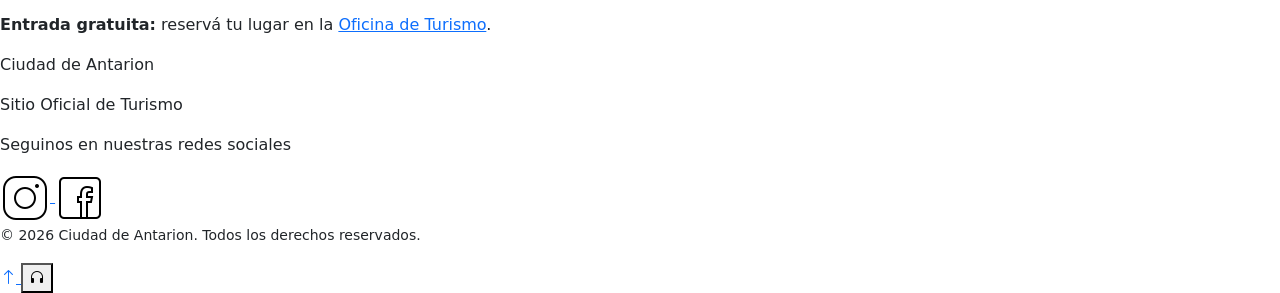
==== commit 7e3e8577: "Feat: Agregado lector de pagina" ====
--- a/index.html
+++ b/index.html
@@ -135,6 +135,10 @@
     <a class="volver-arriba" href="#inicio-pagina" aria-label="Volver al inicio de la página">
         <i class="bi bi-arrow-up" aria-hidden="true"></i>
     </a>
+    <button class="leer-pagina" id="leer-pagina" type="button" aria-label="Leer el contenido de la página" aria-pressed="false">
+        <i class="bi bi-headphones" aria-hidden="true"></i>
+    </button>
+    <span class="visually-hidden" id="estado-lectura" role="status" aria-live="polite"></span>
 
     <!------------------------------------- Bootstrap js ---------------------------------------->
     <script src="https://cdn.jsdelivr.net/npm/bootstrap@5.3.3/dist/js/bootstrap.bundle.min.js" integrity="sha384-YvpcrYf0tY3lHB60NNkmXc5s9fDVZLESaAA55NDzOxhy9GkcIdslK1eN7N6jIeHz" crossorigin="anonymous"></script>
